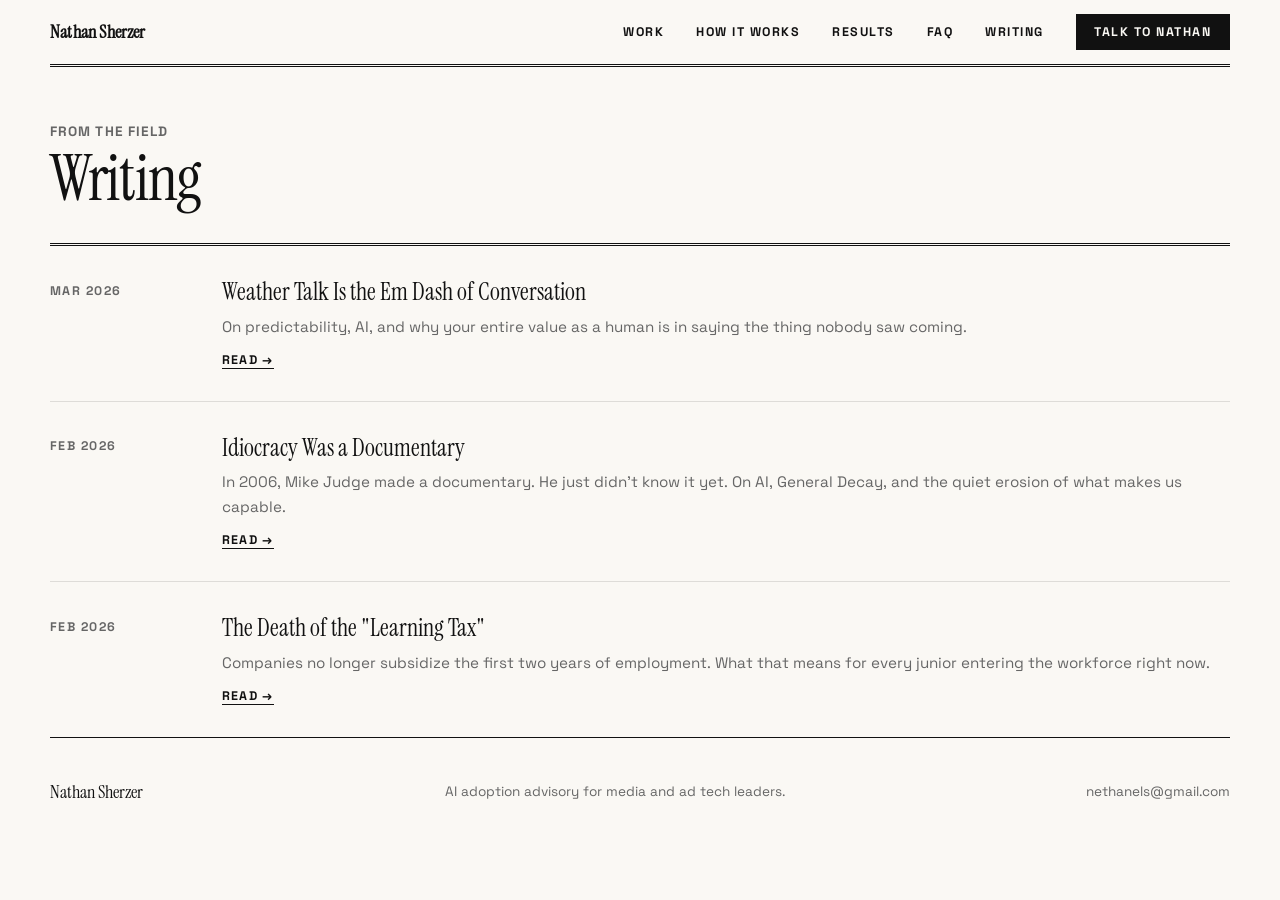
==== writing/index.html @ 40eecfa8 "Add weather talk post with image" ====
<!DOCTYPE html>
<html lang="en">
<head>
<meta charset="UTF-8" />
<meta name="viewport" content="width=device-width, initial-scale=1.0" />
<title>Writing — Nathan Sherzer</title>
<meta name="description" content="Nathan Sherzer writes about AI adoption, organizational change, and the gap between intention and execution in media and ad tech." />
<link rel="preconnect" href="https://fonts.googleapis.com" />
<link rel="preconnect" href="https://fonts.gstatic.com" crossorigin />
<link href="https://fonts.googleapis.com/css2?family=Space+Grotesk:wght@400;500;700&family=Instrument+Serif:ital@0;1&display=swap" rel="stylesheet" />
<link rel="stylesheet" href="../styles.css" />
<style>
  .writing-header {
    padding: 3rem 0 2rem;
    border-bottom: 3px double var(--line);
    margin-bottom: 0;
  }
  .writing-header p {
    margin: 0.5rem 0 0;
    color: var(--muted);
    font-size: 0.85rem;
    letter-spacing: 0.08em;
    text-transform: uppercase;
    font-weight: 700;
  }
  .writing-header h1 {
    margin: 0.4rem 0 0;
    font-family: "Instrument Serif", serif;
    font-size: clamp(2.5rem, 6vw, 4rem);
    font-weight: 400;
    line-height: 1;
    letter-spacing: -0.02em;
    color: var(--text);
  }
  .post-list {
    display: grid;
    gap: 0;
    border-bottom: 1.5px solid var(--line);
  }
  .post-item {
    display: grid;
    grid-template-columns: 140px 1fr;
    gap: 2rem;
    padding: 2rem 0;
    border-bottom: 1px solid rgba(17,17,17,0.12);
    text-decoration: none;
    color: var(--text);
    transition: background 120ms ease;
  }
  .post-item:last-child { border-bottom: none; }
  .post-item:hover { background: var(--surface); margin: 0 -1rem; padding-left: 1rem; padding-right: 1rem; }
  .post-date {
    color: var(--muted);
    font-size: 0.78rem;
    font-weight: 700;
    letter-spacing: 0.12em;
    text-transform: uppercase;
    padding-top: 0.3rem;
  }
  .post-copy h2 {
    margin: 0 0 0.5rem;
    font-family: "Instrument Serif", serif;
    font-size: 1.5rem;
    font-weight: 400;
    line-height: 1.2;
    color: var(--text);
  }
  .post-copy p {
    margin: 0;
    color: var(--muted);
    font-size: 0.95rem;
    line-height: 1.6;
  }
  .post-read {
    display: inline-block;
    margin-top: 0.8rem;
    font-size: 0.78rem;
    font-weight: 700;
    letter-spacing: 0.1em;
    text-transform: uppercase;
    color: var(--text);
    border-bottom: 1.5px solid var(--text);
  }
  @media (max-width: 640px) {
    .post-item { grid-template-columns: 1fr; gap: 0.5rem; }
  }
</style>
</head>
<body>
<div class="page-shell">
  <header class="site-header">
    <a class="brand" href="/" aria-label="Nathan Sherzer home">
      <span class="brand-text">Nathan Sherzer</span>
    </a>
    <button class="menu-toggle" type="button" aria-expanded="false" aria-controls="site-nav">Menu</button>
    <nav class="site-nav" id="site-nav">
      <a href="/#offer">Work</a>
      <a href="/#process">How It Works</a>
      <a href="/#results">Results</a>
      <a href="/#faq">FAQ</a>
      <a href="/writing/">Writing</a>
      <a class="nav-cta" href="https://wa.me/13472052957">Talk to Nathan</a>
    </nav>
  </header>

  <main>
    <div class="writing-header">
      <p>From the field</p>
      <h1>Writing</h1>
    </div>

    <div class="post-list">
      <a class="post-item" href="/writing/weather-talk.html">
        <span class="post-date">Mar 2026</span>
        <div class="post-copy">
          <h2>Weather Talk Is the Em Dash of Conversation</h2>
          <p>On predictability, AI, and why your entire value as a human is in saying the thing nobody saw coming.</p>
          <span class="post-read">Read →</span>
        </div>
      </a>
      <a class="post-item" href="/writing/idiocracy-was-a-documentary.html">
        <span class="post-date">Feb 2026</span>
        <div class="post-copy">
          <h2>Idiocracy Was a Documentary</h2>
          <p>In 2006, Mike Judge made a documentary. He just didn't know it yet. On AI, General Decay, and the quiet erosion of what makes us capable.</p>
          <span class="post-read">Read →</span>
        </div>
      </a>
      <a class="post-item" href="/writing/the-death-of-the-learning-tax.html">
        <span class="post-date">Feb 2026</span>
        <div class="post-copy">
          <h2>The Death of the "Learning Tax"</h2>
          <p>Companies no longer subsidize the first two years of employment. What that means for every junior entering the workforce right now.</p>
          <span class="post-read">Read →</span>
        </div>
      </a>
    </div>
  </main>

  <footer class="site-footer">
    <div>
      <span class="brand-text">Nathan Sherzer</span>
    </div>
    <p>AI adoption advisory for media and ad tech leaders.</p>
    <a href="mailto:nethanels@gmail.com">nethanels@gmail.com</a>
  </footer>
</div>
<script src="../script.js"></script>
</body>
</html>
---- styles.css ----
:root {
  --bg: #faf8f4;
  --surface: #f0ece4;
  --text: #111111;
  --muted: #666666;
  --line: #111111;
  --ink-soft: #111111;
  --navy: #111111;
  --punch: #111111;
  --accent: #c8a96e;
  --coral: #c8a96e;
  --gold: #c8a96e;
  --mint: #c8a96e;
  --sky: #c8a96e;
  --shadow: none;
  --radius-xl: 0px;
  --radius-lg: 0px;
  --radius-md: 0px;
  --max: 1180px;
}

* { box-sizing: border-box; }
html { scroll-behavior: smooth; }

body {
  margin: 0;
  background: var(--bg);
  color: var(--text);
  font-family: "Space Grotesk", sans-serif;
}

a { color: inherit; text-decoration: none; }
button, input, textarea, select { font: inherit; }

.page-shell {
  width: min(calc(100% - 2rem), var(--max));
  margin: 0 auto;
  padding: 0 0 2rem;
}

.site-header,
.site-footer,
.hero-card,
.feature-card,
.results-panel,
.quote-panel,
.cta-band,
.faq-list details {
  backdrop-filter: none;
}

/* ── MASTHEAD ── */
.site-header {
  position: sticky;
  top: 0;
  z-index: 20;
  display: flex;
  align-items: center;
  justify-content: space-between;
  gap: 1rem;
  padding: 0.9rem 0;
  border-bottom: 3px double var(--line);
  background: var(--bg);
}

.brand {
  display: inline-flex;
  align-items: center;
  gap: 0.6rem;
  font-weight: 700;
  font-family: "Instrument Serif", serif;
  font-size: 1.2rem;
  letter-spacing: 0.01em;
}

.brand-mark {
  display: none;
}

.brand-text {
  font-size: 1.15rem;
}

.site-nav {
  display: flex;
  align-items: center;
  gap: 2rem;
  color: var(--ink-soft);
}

.site-nav a {
  font-size: 0.78rem;
  font-weight: 700;
  letter-spacing: 0.12em;
  text-transform: uppercase;
}

.nav-cta {
  padding: 0.55rem 1.1rem;
  border: 1.5px solid var(--text);
  background: var(--text);
  color: var(--bg);
  font-size: 0.78rem;
  font-weight: 700;
  letter-spacing: 0.1em;
  text-transform: uppercase;
}

.menu-toggle {
  display: none;
  border: 1.5px solid var(--text);
  padding: 0.55rem 1rem;
  background: transparent;
  color: var(--text);
  font-weight: 700;
  font-size: 0.78rem;
  letter-spacing: 0.1em;
  text-transform: uppercase;
}

/* ── DATELINE BAR ── */
.site-header::after {
  display: none;
}

/* ── HERO ── */
.hero {
  display: grid;
  grid-template-columns: 1fr 320px;
  gap: 0;
  align-items: start;
  padding: 0;
  border-bottom: 1.5px solid var(--line);
}

.hero-copy {
  padding: 3.5rem 3rem 3.5rem 0;
  border-right: 1.5px solid var(--line);
}

.eyebrow {
  margin: 0 0 1rem;
  color: var(--muted);
  font-size: 0.72rem;
  font-weight: 700;
  letter-spacing: 0.18em;
  text-transform: uppercase;
  border-bottom: 1px solid var(--line);
  padding-bottom: 0.6rem;
}

.hero h1,
.section-heading h2,
.cta-band h2 {
  margin: 0;
  color: var(--text);
  font-family: "Instrument Serif", serif;
  font-weight: 400;
  line-height: 0.93;
  letter-spacing: -0.03em;
}

.hero h1 { font-size: clamp(3.8rem, 8vw, 7rem); }

.hero h1 span {
  display: block;
  color: var(--text);
  font-style: italic;
}

.hero-text,
.section-heading p,
.signal-copy,
.feature-card p,
.process-step p,
.results-panel li,
.quote-panel blockquote,
.faq-list p,
.site-footer p {
  color: var(--muted);
  line-height: 1.7;
}

.hero-text {
  max-width: 38rem;
  margin: 2rem 0 2rem;
  font-size: 1.05rem;
  border-left: 3px solid var(--accent);
  padding-left: 1.2rem;
}

.hero-actions,
.hero-points,
.hero-metric-row,
.value-strip,
.process-list,
.results-layout,
.site-footer {
  display: flex;
}

.hero-actions { gap: 1rem; flex-wrap: wrap; }

.button {
  display: inline-flex;
  align-items: center;
  justify-content: center;
  min-height: 3rem;
  padding: 0.7rem 1.6rem;
  border: 1.5px solid var(--text);
  font-weight: 700;
  font-size: 0.85rem;
  letter-spacing: 0.08em;
  text-transform: uppercase;
  transition: background 140ms ease, color 140ms ease;
}

.button:hover { background: var(--text); color: var(--bg); }

.button-primary { background: var(--text); color: var(--bg); }
.button-secondary { background: transparent; color: var(--text); }

.hero-points {
  gap: 0;
  flex-direction: column;
  padding: 0;
  margin: 2rem 0 0;
  list-style: none;
  font-size: 0.85rem;
  font-weight: 500;
  border-top: 1px solid var(--line);
}

.hero-points li {
  padding: 0.65rem 0;
  border-bottom: 1px solid rgba(17,17,17,0.12);
  color: var(--muted);
}

/* ── HERO SIDEBAR CARD ── */
.hero-card {
  padding: 2rem;
  background: var(--surface);
  border: none;
  border-left: none;
  box-shadow: none;
  align-self: stretch;
}

.hero-card::before { display: none; }

.card-label {
  margin: 0 0 1.2rem;
  color: var(--muted);
  font-weight: 700;
  font-size: 0.72rem;
  letter-spacing: 0.15em;
  text-transform: uppercase;
  border-bottom: 1px solid var(--line);
  padding-bottom: 0.6rem;
}

.signal-list { display: grid; gap: 0; }

.signal-item {
  padding: 1rem 0;
  border-bottom: 1px solid rgba(17,17,17,0.15);
}

.signal-item:last-child { border-bottom: none; }

.signal-title {
  display: block;
  margin-bottom: 0.3rem;
  color: var(--text);
  font-weight: 700;
  font-size: 0.9rem;
}

.hero-metric-row {
  justify-content: space-between;
  gap: 0;
  margin-top: 1.5rem;
  padding-top: 1.2rem;
  border-top: 1.5px solid var(--line);
}

.hero-metric-row div { display: grid; gap: 0.2rem; text-align: center; }
.hero-metric-row strong { color: var(--text); font-size: 1rem; font-weight: 700; }
.hero-metric-row span { color: var(--muted); font-size: 0.78rem; }

/* ── PULLQUOTE STRIP ── */
.value-strip {
  flex-direction: column;
  gap: 0;
  margin: 0;
  padding: 2rem 0;
  border-bottom: 1.5px solid var(--line);
  color: var(--text);
}

.value-strip p {
  margin: 0;
  font-family: "Instrument Serif", serif;
  font-size: clamp(1.4rem, 3vw, 2.2rem);
  line-height: 1.3;
  font-style: italic;
  color: var(--text);
}

.value-strip p:first-child { color: var(--muted); font-size: clamp(1rem, 2vw, 1.3rem); margin-bottom: 0.4rem; font-style: normal; font-family: "Space Grotesk", sans-serif; font-weight: 700; letter-spacing: 0.08em; text-transform: uppercase; font-size: 0.8rem; }

/* ── SECTIONS ── */
.section { padding: 3.5rem 0; border-bottom: 1.5px solid var(--line); }

.section-dark {
  margin: 0;
  padding: 3.5rem 0;
  border-radius: 0;
  background: transparent;
  color: var(--text);
  border-bottom: 1.5px solid var(--line);
}

.section-dark .eyebrow { color: var(--muted); }
.section-dark .section-heading h2 { color: var(--text); }
.section-dark .process-step h3 { color: var(--text); }
.section-dark .process-step p { color: var(--muted); }

.section-heading { max-width: 52rem; margin-bottom: 2.5rem; }

.section-heading h2,
.cta-band h2 { font-size: clamp(2.4rem, 5.5vw, 4.5rem); }

/* ── CARD GRID: newspaper columns ── */
.card-grid {
  display: grid;
  grid-template-columns: repeat(2, 1fr);
  gap: 0;
  border-top: 1.5px solid var(--line);
  border-left: 1.5px solid var(--line);
}

.feature-card {
  min-height: 12rem;
  padding: 2rem;
  border-radius: 0;
  border: none;
  border-right: 1.5px solid var(--line);
  border-bottom: 1.5px solid var(--line);
  background: var(--bg);
  box-shadow: none;
}

.feature-card h3,
.process-step h3,
.results-panel h3 {
  margin: 0 0 0.75rem;
  font-size: 1.1rem;
  font-weight: 700;
  font-family: "Instrument Serif", serif;
  font-size: 1.3rem;
}

.accent-coral,
.accent-sky,
.accent-gold,
.accent-mint {
  background: var(--bg);
}

/* ── PROCESS: horizontal rule list ── */
.process-list {
  gap: 0;
  flex-wrap: nowrap;
  counter-reset: steps;
}

.process-step {
  flex: 1 1 0;
  padding: 2rem 2rem 2rem 0;
  border-right: 1.5px solid var(--line);
  padding-right: 2rem;
}

.process-step:first-child { padding-left: 0; }
.process-step:last-child { border-right: none; padding-right: 0; }

.step-number {
  display: block;
  margin-bottom: 1rem;
  color: var(--accent);
  font-size: 0.72rem;
  font-weight: 700;
  letter-spacing: 0.15em;
  text-transform: uppercase;
}

/* ── RESULTS ── */
.results-layout {
  gap: 0;
  align-items: stretch;
  border-top: 1.5px solid var(--line);
  border-left: 1.5px solid var(--line);
}

.results-panel,
.quote-panel {
  flex: 1 1 0;
  padding: 2rem;
  border-radius: 0;
  border: none;
  border-right: 1.5px solid var(--line);
  border-bottom: 1.5px solid var(--line);
  background: var(--bg);
  box-shadow: none;
}

.check-list { margin: 0; padding: 0; list-style: none; }

.check-list li {
  padding: 0.9rem 0;
  border-bottom: 1px solid rgba(17,17,17,0.1);
  color: var(--muted);
  font-size: 0.95rem;
}

.check-list li:last-child { border-bottom: none; }

.quote-mark {
  margin: 0 0 0.5rem;
  color: var(--accent);
  font-family: "Instrument Serif", serif;
  font-size: 4rem;
  line-height: 1;
}

.quote-panel blockquote {
  margin: 0;
  color: var(--text);
  font-family: "Instrument Serif", serif;
  font-size: 1.35rem;
  font-style: italic;
  line-height: 1.5;
}

.quote-attribution {
  margin-top: 1.2rem;
  color: var(--muted);
  font-size: 0.75rem;
  font-weight: 700;
  letter-spacing: 0.12em;
  text-transform: uppercase;
}

/* ── FAQ ── */
.faq-list { display: grid; gap: 0; }

.faq-list details {
  border-radius: 0;
  padding: 1.2rem 0;
  border: none;
  border-bottom: 1px solid rgba(17,17,17,0.15);
  background: transparent;
  box-shadow: none;
}

.faq-list summary {
  cursor: pointer;
  color: var(--text);
  font-weight: 700;
  font-size: 1rem;
  font-family: "Instrument Serif", serif;
  font-size: 1.15rem;
}

.faq-list p { margin: 0.8rem 0 0; }

/* ── CTA BAND ── */
.cta-band {
  align-items: center;
  justify-content: space-between;
  gap: 2rem;
  margin: 0;
  padding: 3.5rem 0;
  border-radius: 0;
  background: transparent;
  border: none;
  border-bottom: 1.5px solid var(--line);
  box-shadow: none;
}

.cta-band .eyebrow { color: var(--muted); }
.cta-band h2 { color: var(--text); }

/* ── FOOTER ── */
.site-footer {
  align-items: center;
  justify-content: space-between;
  gap: 1rem;
  padding: 1.8rem 0 1rem;
  color: var(--muted);
  font-size: 0.85rem;
}

.site-footer > div {
  display: flex;
  align-items: center;
  gap: 0.8rem;
  font-family: "Instrument Serif", serif;
  font-size: 1rem;
  color: var(--text);
}

/* ── RESPONSIVE ── */
@media (max-width: 920px) {
  .hero {
    grid-template-columns: 1fr;
  }

  .hero-copy {
    padding: 3rem 0;
    border-right: none;
    border-bottom: 1.5px solid var(--line);
  }

  .hero-card { border-top: none; }

  .card-grid,
  .results-layout {
    grid-template-columns: 1fr;
    flex-direction: column;
  }

  .cta-band { flex-direction: column; align-items: flex-start; }

  .site-footer { flex-direction: column; align-items: flex-start; }

  .menu-toggle { display: inline-flex; margin-left: auto; }

  .site-nav {
    display: none;
    width: 100%;
    flex-direction: column;
    align-items: flex-start;
    padding-top: 1rem;
    gap: 1rem;
    border-top: 1px solid var(--line);
    margin-top: 0.5rem;
  }

  .site-nav.is-open { display: flex; }

  .site-header { flex-wrap: wrap; }

  .process-list { flex-direction: column; }
  .process-step { border-right: none; border-bottom: 1.5px solid var(--line); padding: 1.5rem 0; }
  .process-step:last-child { border-bottom: none; }

  .value-strip { flex-direction: column; }
}

@media (max-width: 640px) {
  .page-shell { width: min(calc(100% - 1rem), var(--max)); }

  .hero h1 { font-size: 3rem; }

  .section-heading h2,
  .cta-band h2 { font-size: 2.2rem; }

  .button { width: 100%; justify-content: center; }

  .card-grid { display: flex; flex-direction: column; }

  .hero-metric-row { flex-wrap: wrap; gap: 1rem; }
}
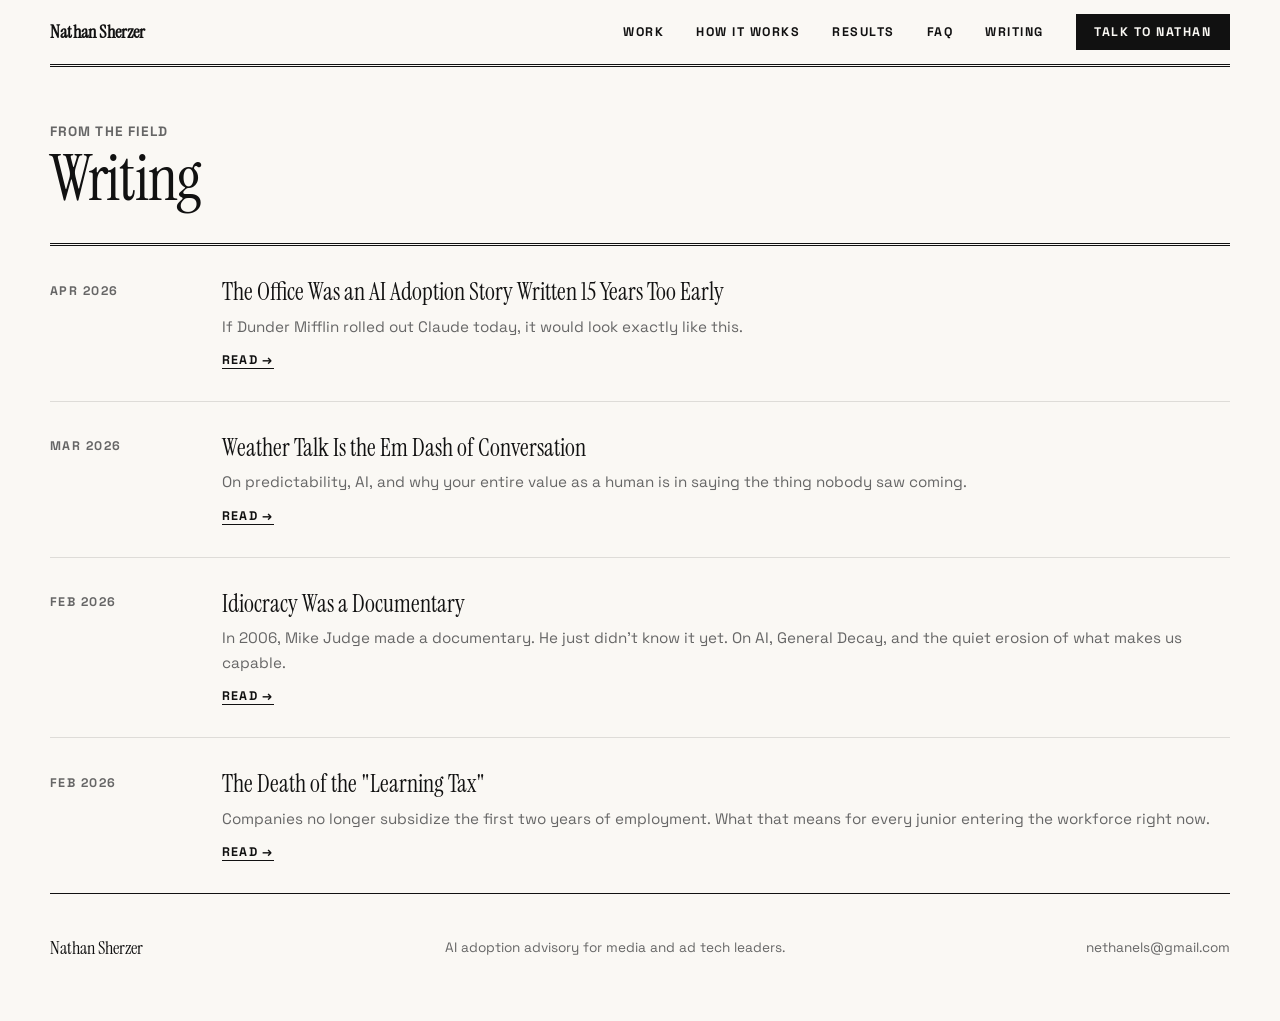
==== commit c5519245: "Add The Office AI adoption post" ====
--- a/writing/index.html
+++ b/writing/index.html
@@ -110,6 +110,14 @@
     </div>
 
     <div class="post-list">
+      <a class="post-item" href="/writing/the-office-ai-story.html">
+        <span class="post-date">Apr 2026</span>
+        <div class="post-copy">
+          <h2>The Office Was an AI Adoption Story Written 15 Years Too Early</h2>
+          <p>If Dunder Mifflin rolled out Claude today, it would look exactly like this.</p>
+          <span class="post-read">Read →</span>
+        </div>
+      </a>
       <a class="post-item" href="/writing/weather-talk.html">
         <span class="post-date">Mar 2026</span>
         <div class="post-copy">
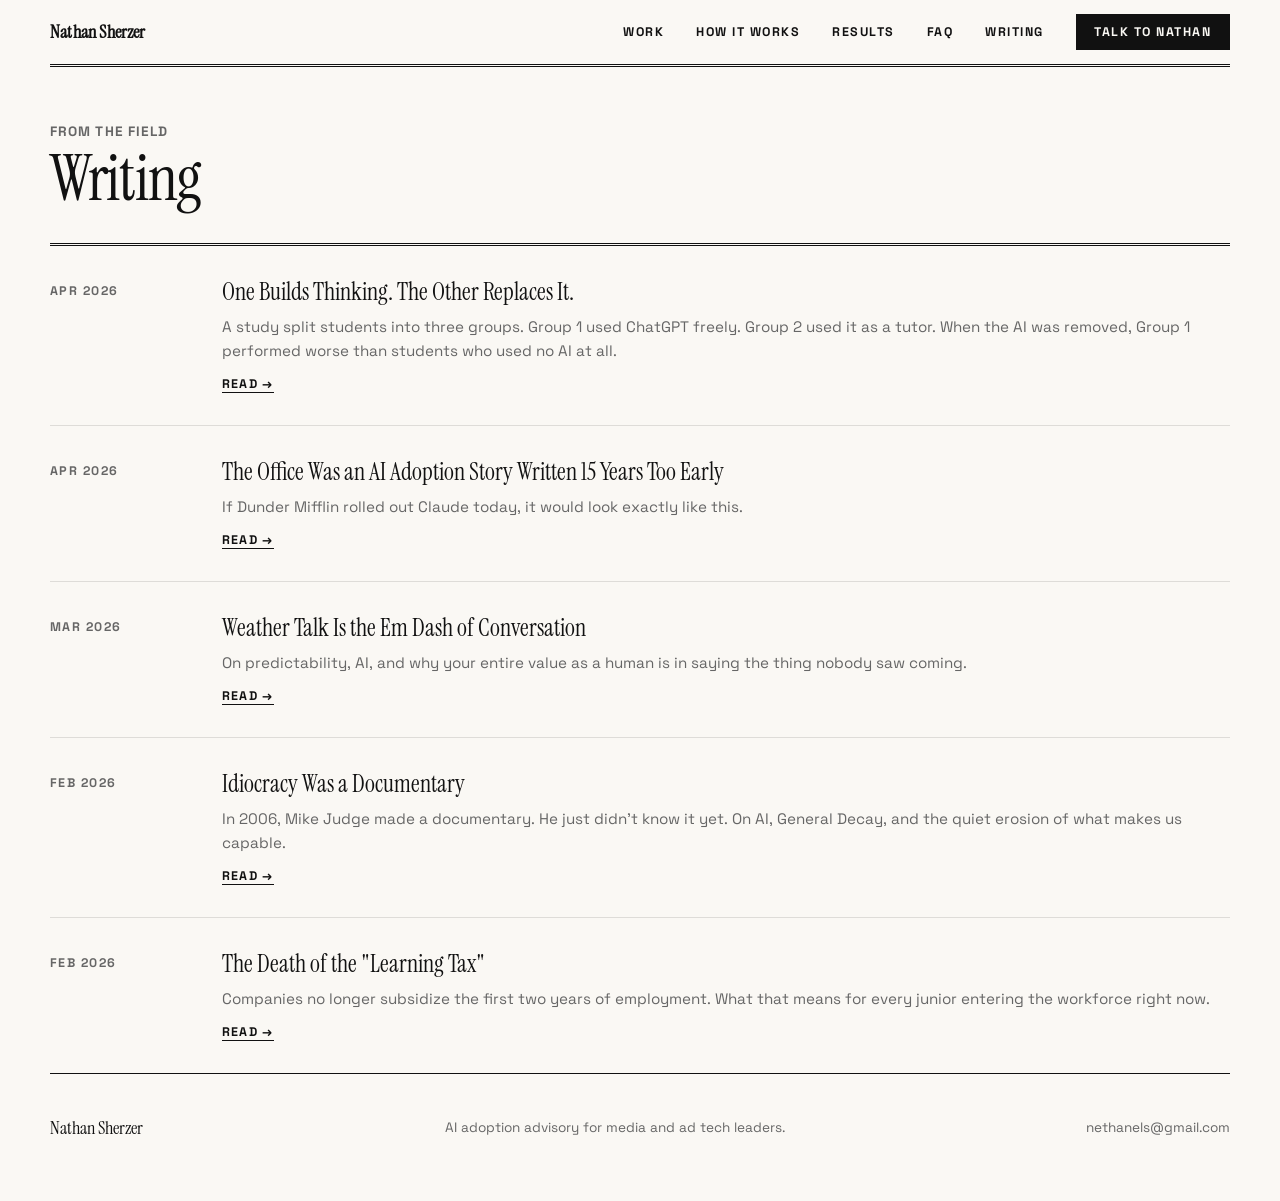
==== commit e9f0e1fc: "Add monologue vs dialogue and Office posts" ====
--- a/writing/index.html
+++ b/writing/index.html
@@ -110,6 +110,14 @@
     </div>
 
     <div class="post-list">
+      <a class="post-item" href="/writing/monologue-vs-dialogue.html">
+        <span class="post-date">Apr 2026</span>
+        <div class="post-copy">
+          <h2>One Builds Thinking. The Other Replaces It.</h2>
+          <p>A study split students into three groups. Group 1 used ChatGPT freely. Group 2 used it as a tutor. When the AI was removed, Group 1 performed worse than students who used no AI at all.</p>
+          <span class="post-read">Read →</span>
+        </div>
+      </a>
       <a class="post-item" href="/writing/the-office-ai-story.html">
         <span class="post-date">Apr 2026</span>
         <div class="post-copy">
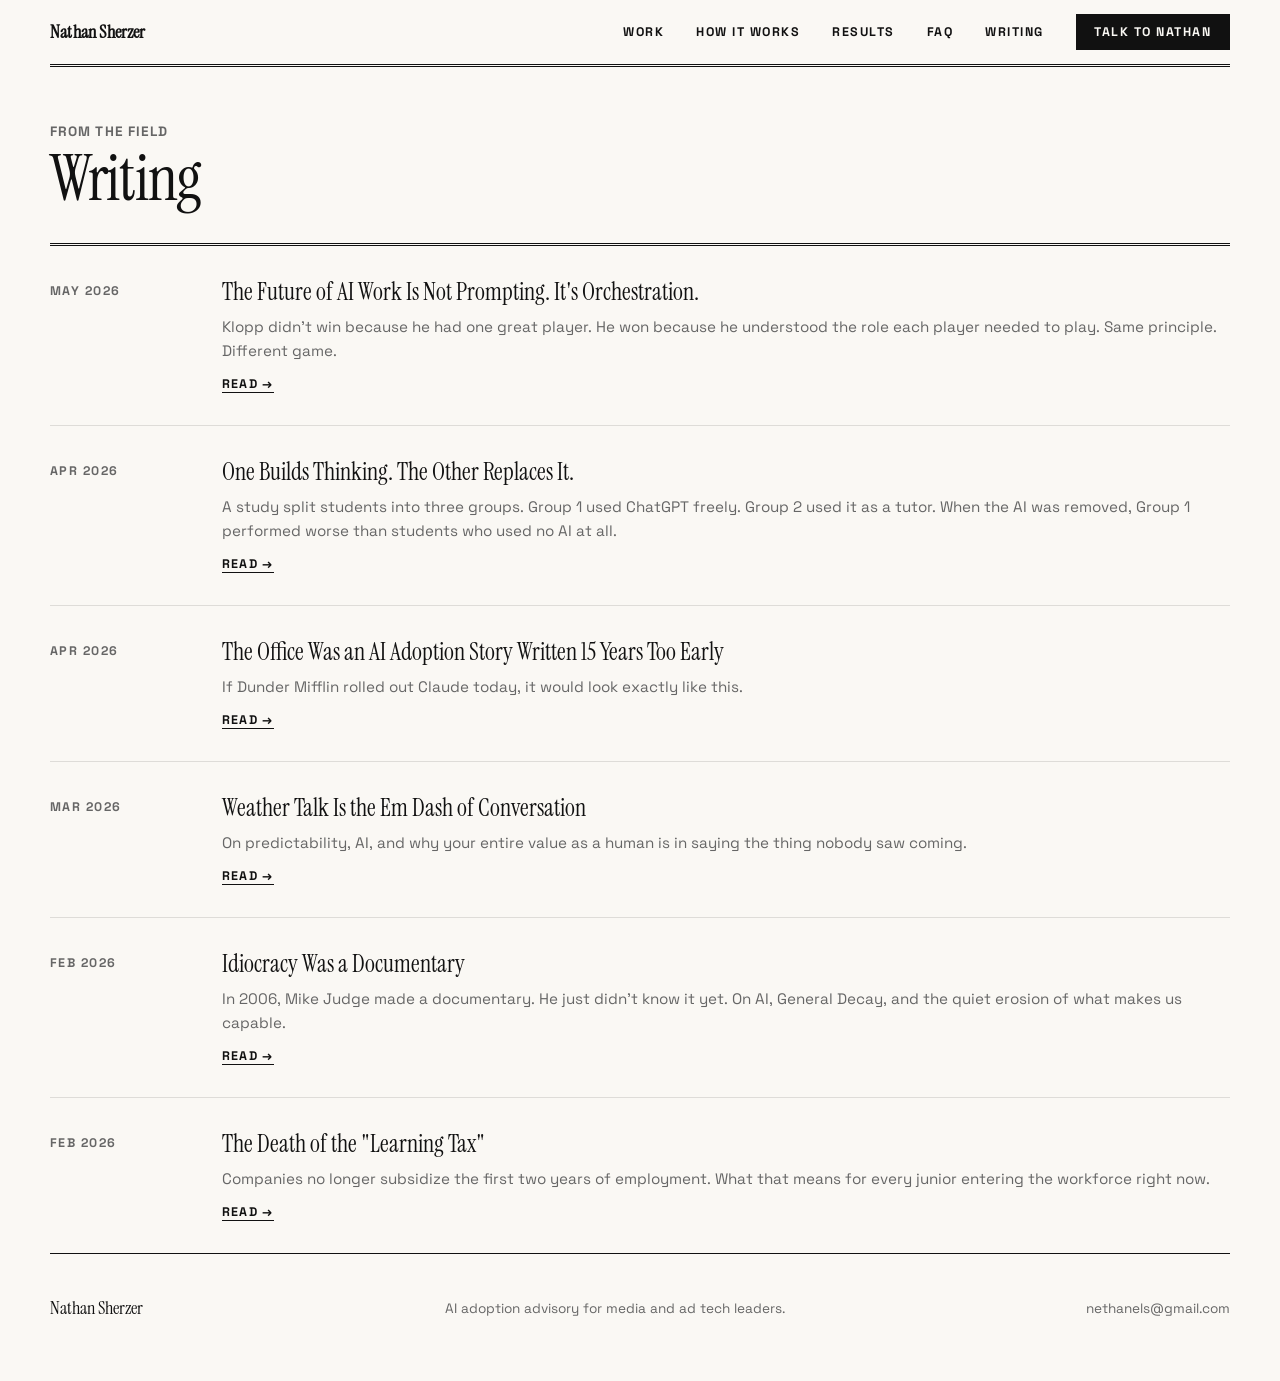
==== commit 9e9c47d0: "Add Klopp orchestration post" ====
--- a/writing/index.html
+++ b/writing/index.html
@@ -110,6 +110,14 @@
     </div>
 
     <div class="post-list">
+      <a class="post-item" href="/writing/klopp-and-ai-orchestration.html">
+        <span class="post-date">May 2026</span>
+        <div class="post-copy">
+          <h2>The Future of AI Work Is Not Prompting. It's Orchestration.</h2>
+          <p>Klopp didn't win because he had one great player. He won because he understood the role each player needed to play. Same principle. Different game.</p>
+          <span class="post-read">Read →</span>
+        </div>
+      </a>
       <a class="post-item" href="/writing/monologue-vs-dialogue.html">
         <span class="post-date">Apr 2026</span>
         <div class="post-copy">
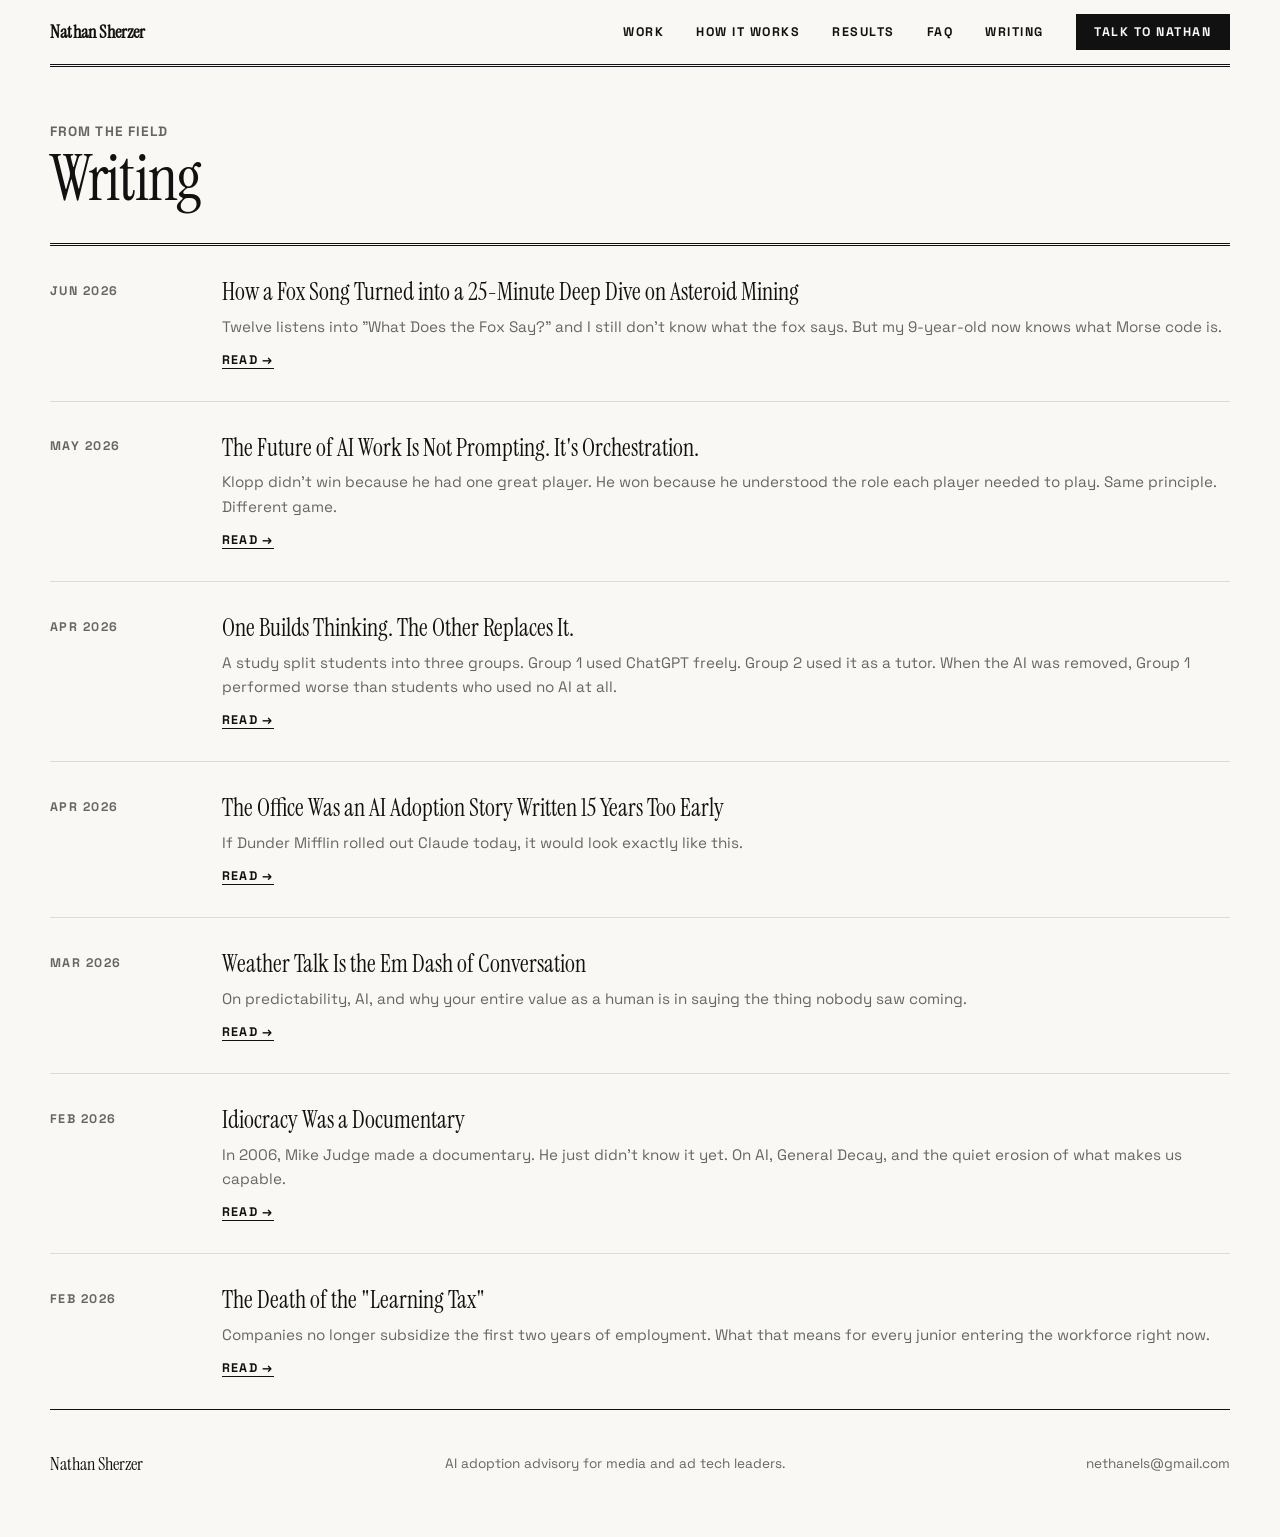
==== commit be1cb5e3: "Add fox post and all writing section updates" ====
--- a/writing/index.html
+++ b/writing/index.html
@@ -110,6 +110,14 @@
     </div>
 
     <div class="post-list">
+      <a class="post-item" href="/writing/what-does-the-fox-say.html">
+        <span class="post-date">Jun 2026</span>
+        <div class="post-copy">
+          <h2>How a Fox Song Turned into a 25-Minute Deep Dive on Asteroid Mining</h2>
+          <p>Twelve listens into "What Does the Fox Say?" and I still don't know what the fox says. But my 9-year-old now knows what Morse code is.</p>
+          <span class="post-read">Read →</span>
+        </div>
+      </a>
       <a class="post-item" href="/writing/klopp-and-ai-orchestration.html">
         <span class="post-date">May 2026</span>
         <div class="post-copy">
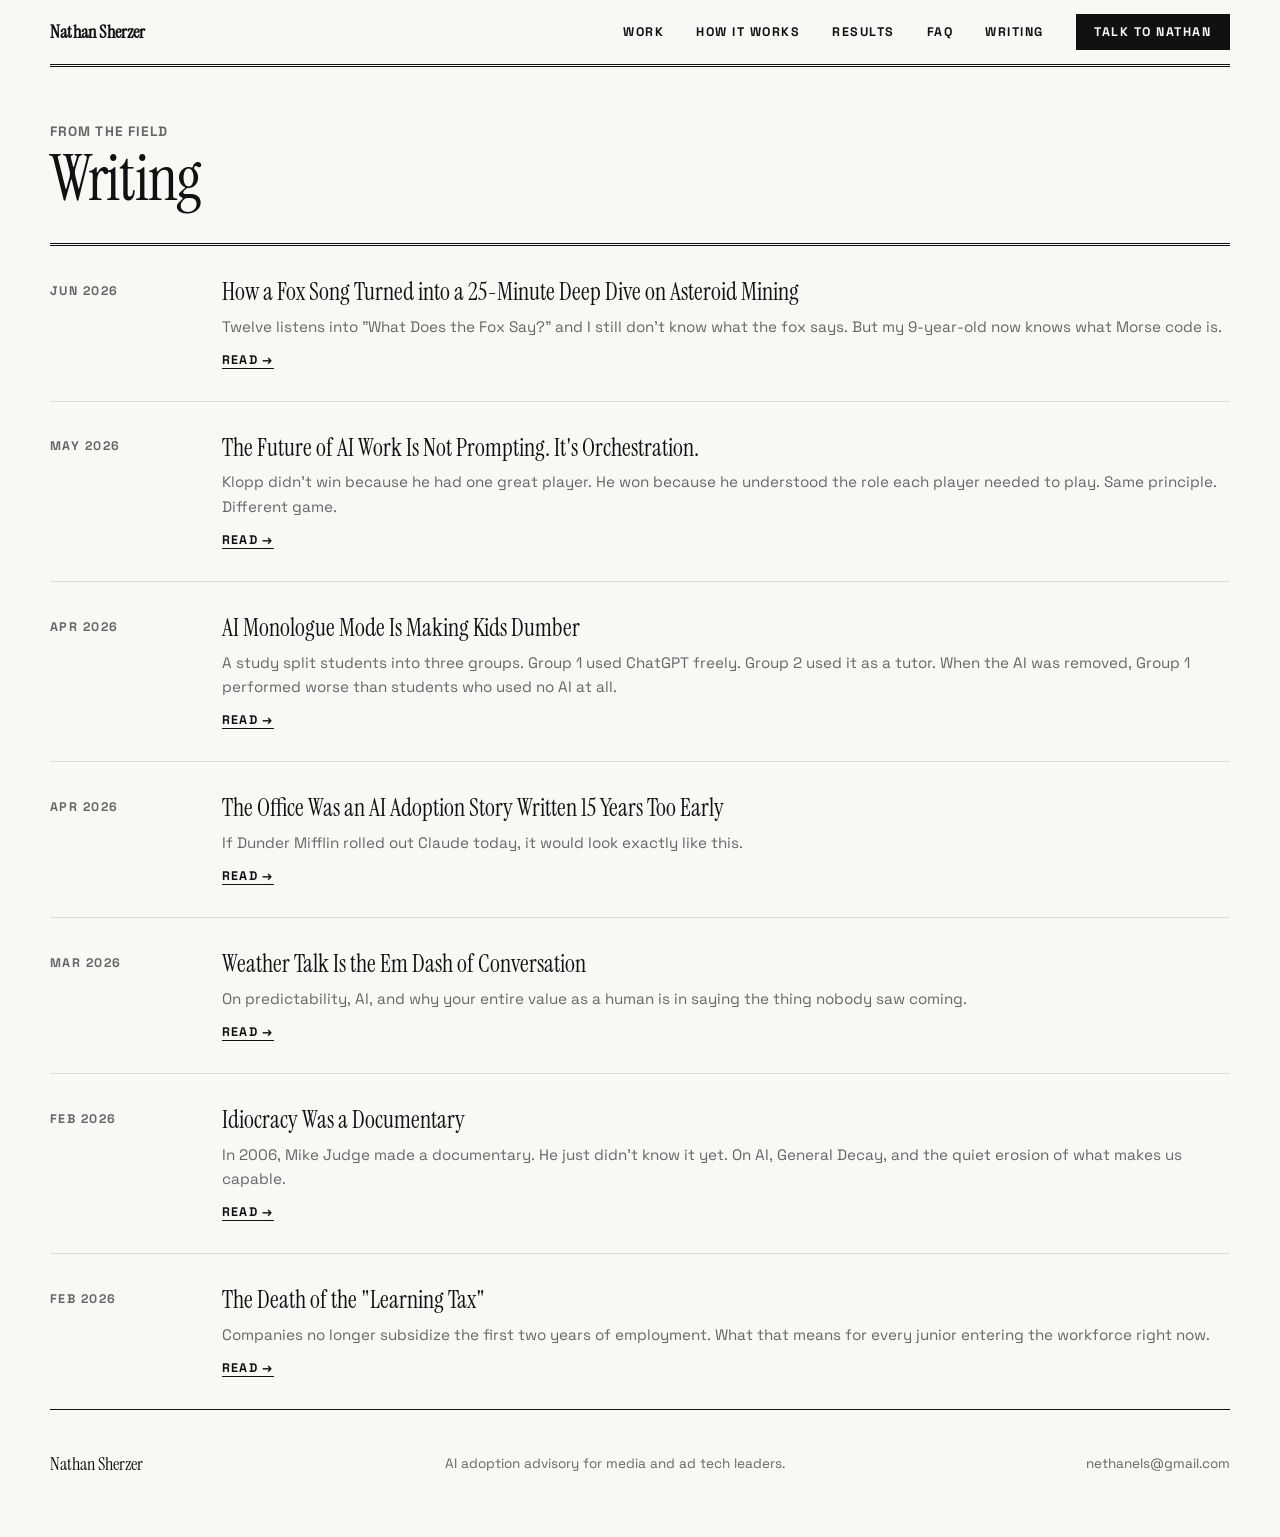
==== commit 7f16ec8f: "Update post titles" ====
--- a/writing/index.html
+++ b/writing/index.html
@@ -129,7 +129,7 @@
       <a class="post-item" href="/writing/monologue-vs-dialogue.html">
         <span class="post-date">Apr 2026</span>
         <div class="post-copy">
-          <h2>One Builds Thinking. The Other Replaces It.</h2>
+          <h2>AI Monologue Mode Is Making Kids Dumber</h2>
           <p>A study split students into three groups. Group 1 used ChatGPT freely. Group 2 used it as a tutor. When the AI was removed, Group 1 performed worse than students who used no AI at all.</p>
           <span class="post-read">Read →</span>
         </div>
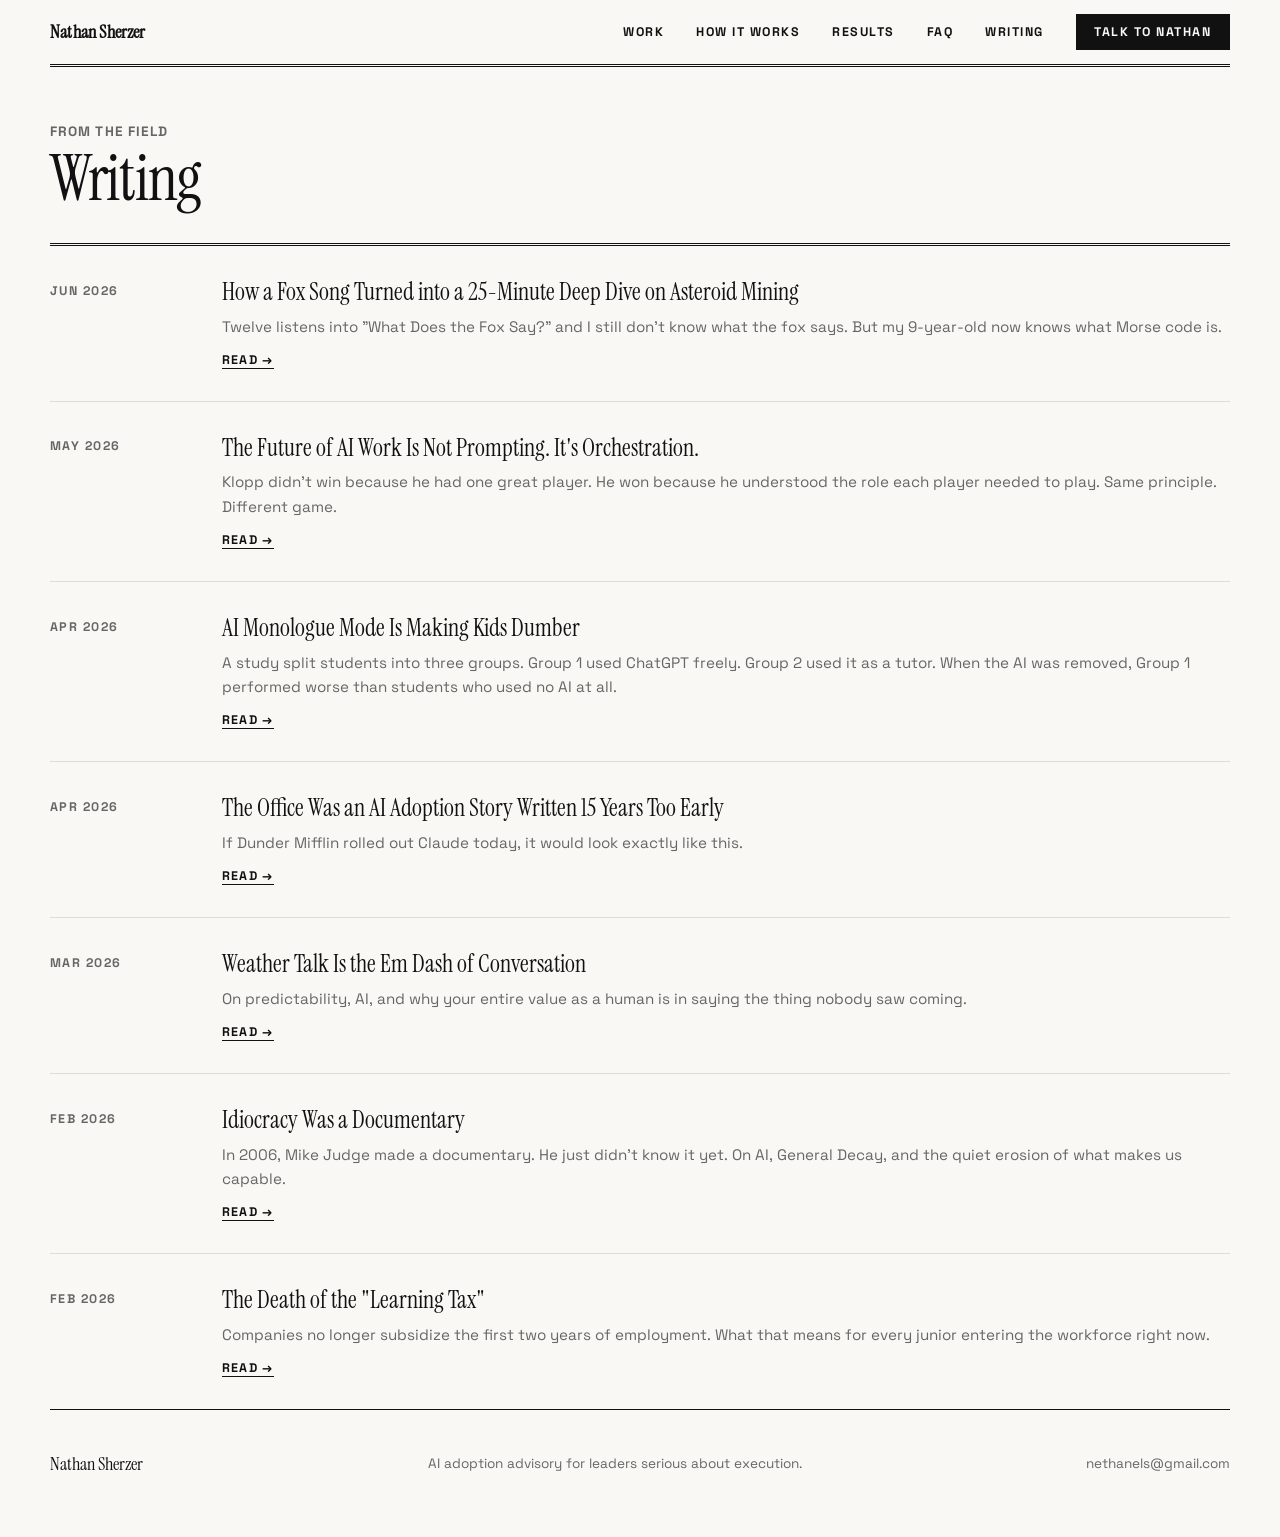
==== commit 8848661e: "Broaden positioning across site, remove industry-specific language, update FAQ" ====
--- a/writing/index.html
+++ b/writing/index.html
@@ -4,7 +4,7 @@
 <meta charset="UTF-8" />
 <meta name="viewport" content="width=device-width, initial-scale=1.0" />
 <title>Writing — Nathan Sherzer</title>
-<meta name="description" content="Nathan Sherzer writes about AI adoption, organizational change, and the gap between intention and execution in media and ad tech." />
+<meta name="description" content="Nathan Sherzer writes about AI adoption, organizational change, and the gap between intention and execution." />
 <link rel="preconnect" href="https://fonts.googleapis.com" />
 <link rel="preconnect" href="https://fonts.gstatic.com" crossorigin />
 <link href="https://fonts.googleapis.com/css2?family=Space+Grotesk:wght@400;500;700&family=Instrument+Serif:ital@0;1&display=swap" rel="stylesheet" />
@@ -173,7 +173,7 @@
     <div>
       <span class="brand-text">Nathan Sherzer</span>
     </div>
-    <p>AI adoption advisory for media and ad tech leaders.</p>
+    <p>AI adoption advisory for leaders serious about execution.</p>
     <a href="mailto:nethanels@gmail.com">nethanels@gmail.com</a>
   </footer>
 </div>
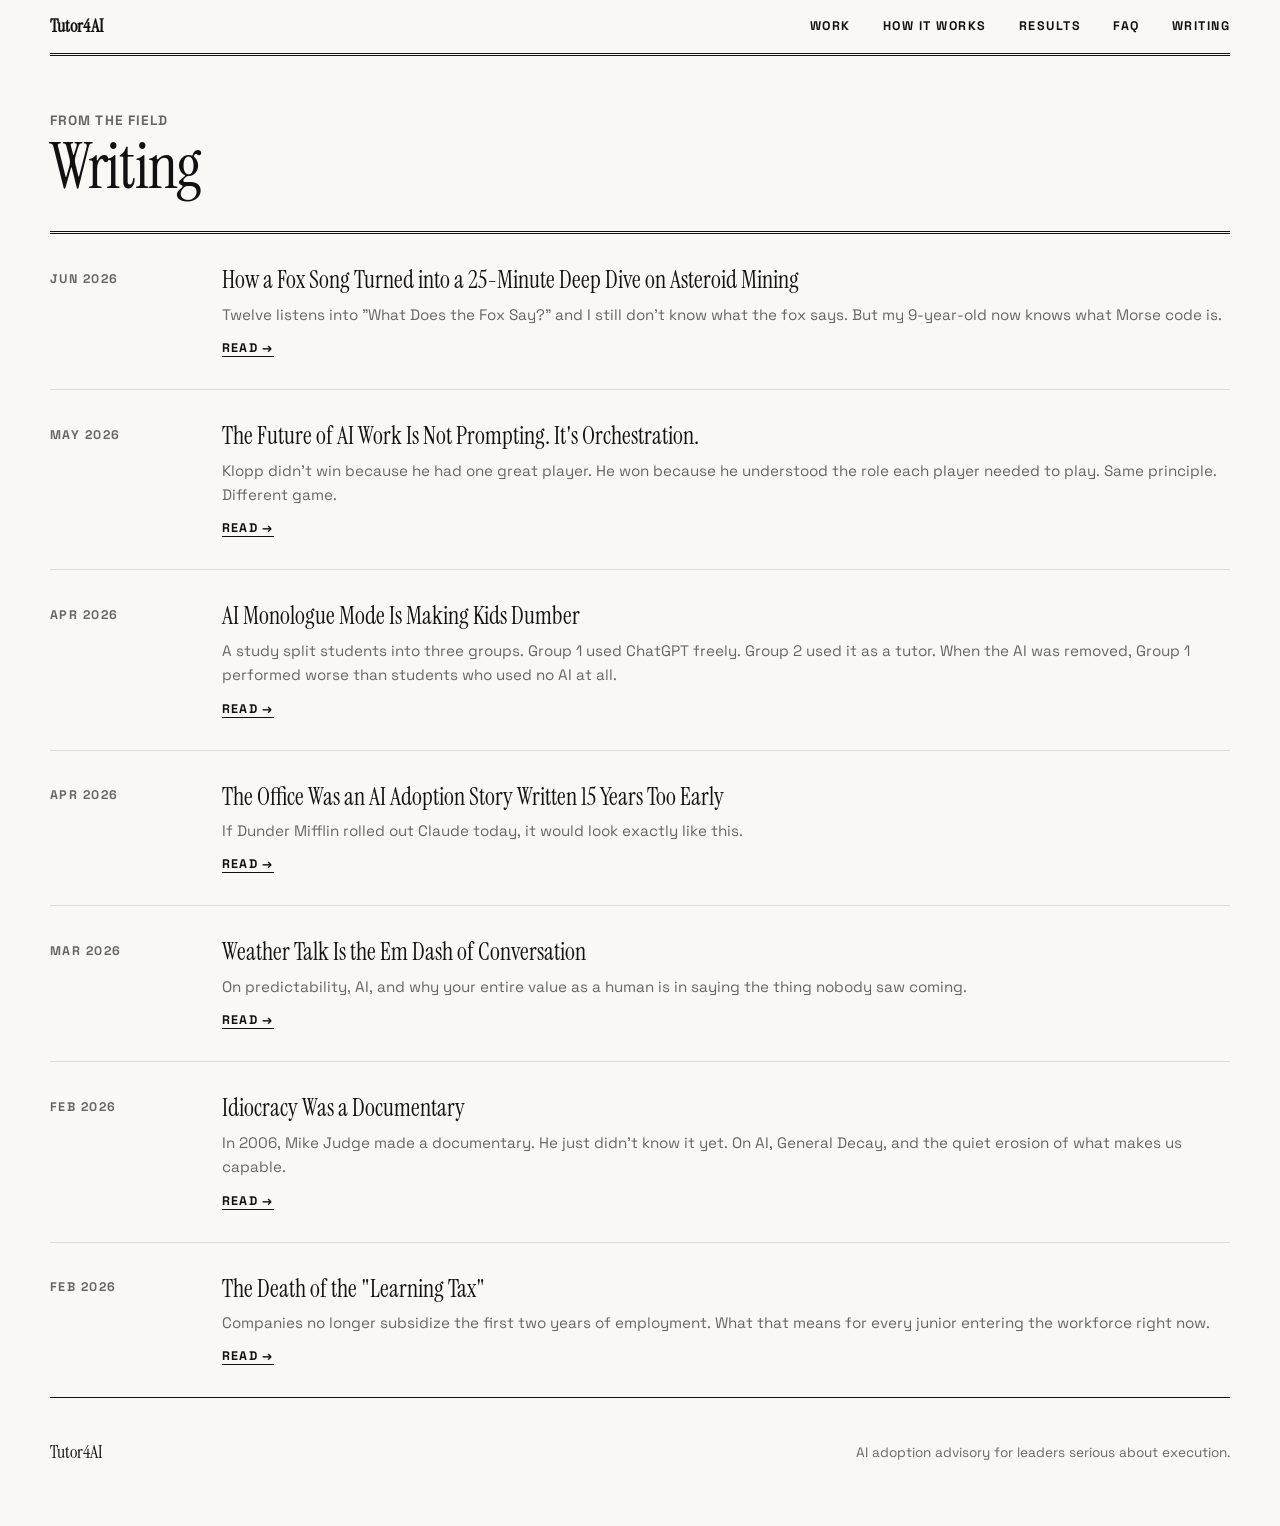
==== commit 4b981dee: "Remove personal contact info and name from site Strips WhatsApp links, mailto email, and all "Nathan" ====
--- a/writing/index.html
+++ b/writing/index.html
@@ -3,8 +3,8 @@
 <head>
 <meta charset="UTF-8" />
 <meta name="viewport" content="width=device-width, initial-scale=1.0" />
-<title>Writing — Nathan Sherzer</title>
-<meta name="description" content="Nathan Sherzer writes about AI adoption, organizational change, and the gap between intention and execution." />
+<title>Writing — Tutor4AI</title>
+<meta name="description" content="Tutor4AI writes about AI adoption, organizational change, and the gap between intention and execution." />
 <link rel="preconnect" href="https://fonts.googleapis.com" />
 <link rel="preconnect" href="https://fonts.gstatic.com" crossorigin />
 <link href="https://fonts.googleapis.com/css2?family=Space+Grotesk:wght@400;500;700&family=Instrument+Serif:ital@0;1&display=swap" rel="stylesheet" />
@@ -89,8 +89,8 @@
 <body>
 <div class="page-shell">
   <header class="site-header">
-    <a class="brand" href="/" aria-label="Nathan Sherzer home">
-      <span class="brand-text">Nathan Sherzer</span>
+    <a class="brand" href="/" aria-label="Tutor4AI home">
+      <span class="brand-text">Tutor4AI</span>
     </a>
     <button class="menu-toggle" type="button" aria-expanded="false" aria-controls="site-nav">Menu</button>
     <nav class="site-nav" id="site-nav">
@@ -99,7 +99,6 @@
       <a href="/#results">Results</a>
       <a href="/#faq">FAQ</a>
       <a href="/writing/">Writing</a>
-      <a class="nav-cta" href="https://wa.me/13472052957">Talk to Nathan</a>
     </nav>
   </header>
 
@@ -171,10 +170,9 @@
 
   <footer class="site-footer">
     <div>
-      <span class="brand-text">Nathan Sherzer</span>
+      <span class="brand-text">Tutor4AI</span>
     </div>
     <p>AI adoption advisory for leaders serious about execution.</p>
-    <a href="mailto:nethanels@gmail.com">nethanels@gmail.com</a>
   </footer>
 </div>
 <script src="../script.js"></script>
